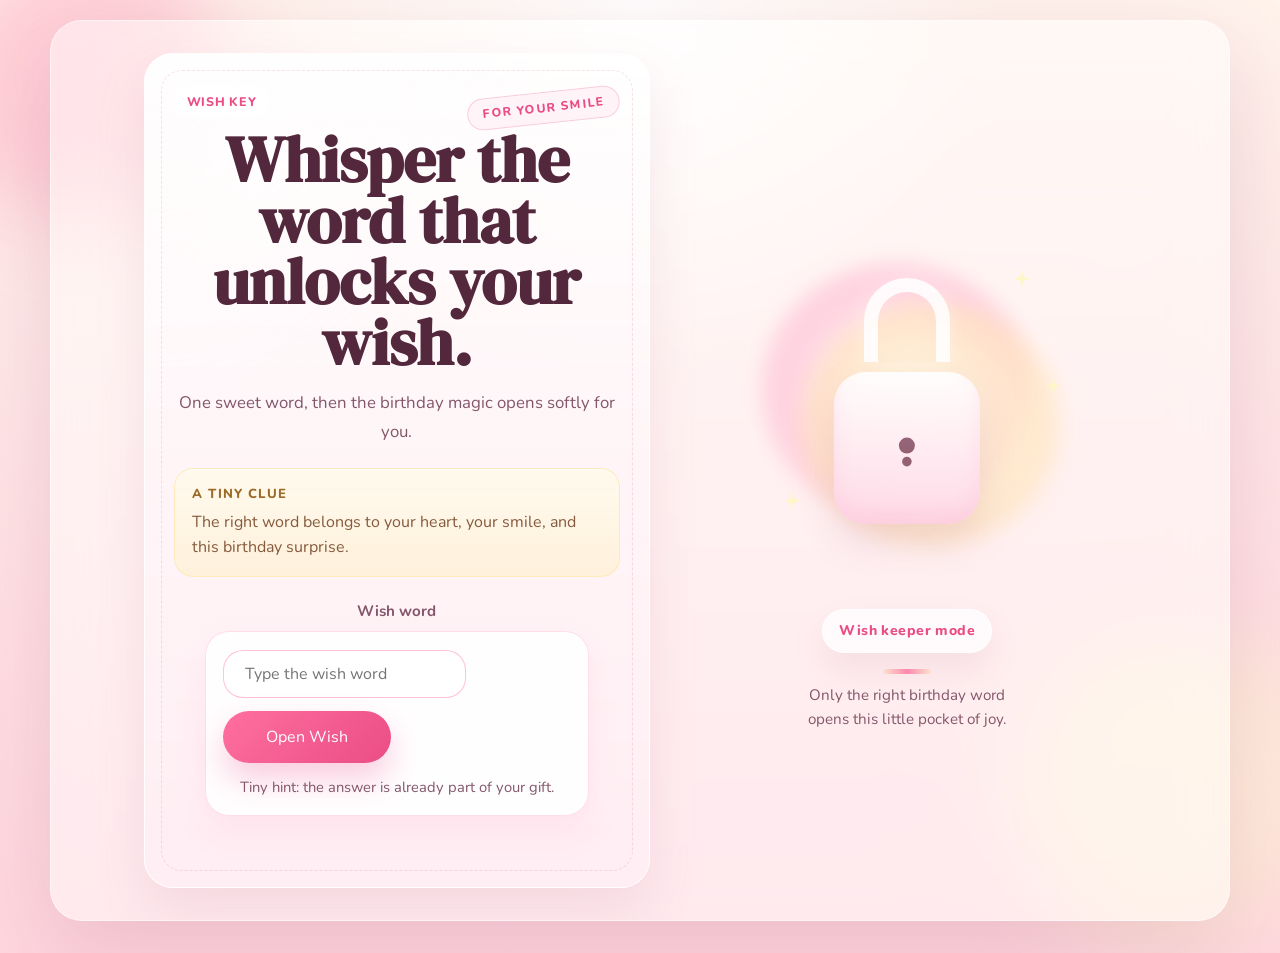
==== code.html @ 5666d906 "Add birthday surprise page with styling and video - Created a new HTML file for the birthday surpris" ====
<!DOCTYPE html>
<html lang="en">
<head>
  <meta charset="UTF-8">
  <meta name="viewport" content="width=device-width, initial-scale=1.0">
  <title>Birthday Code</title>
  <link rel="preconnect" href="https://fonts.googleapis.com">
  <link rel="preconnect" href="https://fonts.gstatic.com" crossorigin>
  <link href="https://fonts.googleapis.com/css2?family=DM+Serif+Display:ital@0;1&family=Nunito:wght@400;600;700;800&display=swap" rel="stylesheet">
  <link rel="icon" type="image/x-icon" href="favicon.ico">
  <link rel="stylesheet" href="style.css">
</head>
<body class="page page-entry">
  <div class="ambient ambient-one"></div>
  <div class="ambient ambient-two"></div>
  <div class="sparkles" aria-hidden="true">
    <span></span>
    <span></span>
    <span></span>
    <span></span>
    <span></span>
    <span></span>
  </div>

  <main class="shell">
    <section id="lockCard" class="lock-card auth-card">
      <div class="code-entry-wrap">
        <div class="lock-copy code-panel-page code-panel-cute">
          <div class="code-stamp-row">
            <p class="micro-copy">Wish key</p>
            <span class="code-stamp">For your smile</span>
          </div>
          <h1>Whisper the word that unlocks your wish.</h1>
          <p class="lead">One sweet word, then the birthday magic opens softly for you.</p>

          <div class="code-note-card" aria-hidden="true">
            <p class="code-note-title">A tiny clue</p>
            <p class="code-note-text">The right word belongs to your heart, your smile, and this birthday surprise.</p>
          </div>

          <form id="passwordForm" class="password-form">
            <label class="password-label" for="passwordInput">Wish word</label>
            <div class="password-shell">
              <div class="password-row">
                <input id="passwordInput" name="password" type="password" autocomplete="off" placeholder="Type the wish word" required>
                <button class="button primary button-submit" type="submit">Open Wish</button>
              </div>
              <p class="password-hint">Tiny hint: the answer is already part of your gift.</p>
            </div>
            <p id="passwordMessage" class="password-message" aria-live="polite"></p>
          </form>
        </div>

        <div class="code-entry-visual" aria-hidden="true">
          <div class="cute-auth-visual code-auth-visual">
            <div class="cute-orb orb-one"></div>
            <div class="cute-orb orb-two"></div>
            <div class="cute-lock simple-lock code-lock-display">
              <div class="cute-lock-top"></div>
              <div class="cute-lock-body"></div>
            </div>
            <div class="mini-star star-one"></div>
            <div class="mini-star star-two"></div>
            <div class="mini-star star-three"></div>
          </div>
          <div class="code-badge">Wish keeper mode</div>
          <div class="code-side-note">
            <span></span>
            <p>Only the right birthday word opens this little pocket of joy.</p>
          </div>
        </div>
      </div>
    </section>
  </main>

  <script src="script.js"></script>
</body>
</html>
---- style.css ----
:root {
  --bg-top: #fff3ec;
  --bg-bottom: #ffd6df;
  --panel: rgba(255, 255, 255, 0.46);
  --panel-strong: rgba(255, 255, 255, 0.72);
  --text-main: #53283c;
  --text-soft: #84566a;
  --accent: #ff6f9f;
  --accent-deep: #ea4d85;
  --line: rgba(255, 255, 255, 0.55);
  --shadow: 0 30px 90px rgba(150, 67, 106, 0.18);
}

* {
  box-sizing: border-box;
}

html {
  min-height: 100%;
}

body {
  margin: 0;
  min-height: 100vh;
  overflow-x: hidden;
  font-family: "Nunito", sans-serif;
  color: var(--text-main);
  background:
    radial-gradient(circle at top, rgba(255, 255, 255, 0.95), transparent 32%),
    linear-gradient(180deg, var(--bg-top), var(--bg-bottom));
}

a {
  color: inherit;
  text-decoration: none;
}

.page {
  position: relative;
  isolation: isolate;
}

.page::after {
  content: "";
  position: fixed;
  inset: 0;
  background:
    radial-gradient(circle at center, rgba(255, 250, 228, 0.55), rgba(255, 177, 206, 0.2) 42%, rgba(255, 214, 223, 0.78) 100%);
  opacity: 0;
  pointer-events: none;
  transition: opacity 0.55s ease;
  z-index: 20;
}

.page.page-transitioning::after {
  opacity: 1;
}

.page.page-transitioning .shell {
  animation: driftAway 0.85s ease forwards;
}

.ambient {
  position: fixed;
  border-radius: 999px;
  filter: blur(40px);
  opacity: 0.65;
  pointer-events: none;
  z-index: -3;
}

.ambient-one {
  top: -4rem;
  left: -4rem;
  width: 18rem;
  height: 18rem;
  background: rgba(255, 184, 201, 0.9);
  animation: floatCloud 10s ease-in-out infinite;
}

.ambient-two {
  right: -3rem;
  bottom: -3rem;
  width: 20rem;
  height: 20rem;
  background: rgba(255, 248, 214, 0.9);
  animation: floatCloud 13s ease-in-out infinite reverse;
}

.sparkles {
  position: fixed;
  inset: 0;
  pointer-events: none;
  z-index: -2;
}

.sparkles span {
  position: absolute;
  width: 0.65rem;
  height: 0.65rem;
  border-radius: 50%;
  background: rgba(255, 255, 255, 0.95);
  box-shadow: 0 0 18px rgba(255, 255, 255, 0.9);
  animation: twinkle 4s ease-in-out infinite;
}

.sparkles span:nth-child(1) { top: 18%; left: 14%; animation-delay: 0s; }
.sparkles span:nth-child(2) { top: 28%; right: 12%; animation-delay: 1s; }
.sparkles span:nth-child(3) { top: 64%; left: 10%; animation-delay: 1.7s; }
.sparkles span:nth-child(4) { top: 72%; right: 20%; animation-delay: 2.4s; }
.sparkles span:nth-child(5) { top: 46%; left: 48%; animation-delay: 0.9s; }
.sparkles span:nth-child(6) { top: 12%; left: 70%; animation-delay: 2.1s; }

.balloons {
  position: fixed;
  inset: 0;
  pointer-events: none;
  z-index: -1;
}

.balloon {
  position: absolute;
  bottom: -10rem;
  width: 4.2rem;
  height: 5.2rem;
  border-radius: 50% 50% 46% 46%;
  animation: rise 13s linear infinite;
  box-shadow: inset -8px -14px 18px rgba(255, 255, 255, 0.18);
}

.balloon::after {
  content: "";
  position: absolute;
  left: 50%;
  top: 100%;
  width: 2px;
  height: 5.8rem;
  background: rgba(119, 82, 95, 0.35);
  transform: translateX(-50%);
}

.balloon-pink { left: 8%; background: #ff89b1; animation-delay: 0s; }
.balloon-cream { left: 24%; background: #ffe8bf; animation-delay: 2s; }
.balloon-rose { right: 22%; background: #ffadc6; animation-delay: 5s; }
.balloon-gold { right: 8%; background: #ffd98f; animation-delay: 7s; }

.celebration-layer {
  position: fixed;
  inset: 0;
  overflow: hidden;
  pointer-events: none;
  z-index: -1;
}

.celebration-balloon {
  position: absolute;
  bottom: -10rem;
  width: 3.2rem;
  height: 4.1rem;
  border-radius: 50% 50% 46% 46%;
  animation: rise linear infinite;
  box-shadow: inset -7px -12px 16px rgba(255, 255, 255, 0.2);
  opacity: 0.82;
}

.celebration-balloon::after {
  content: "";
  position: absolute;
  left: 50%;
  top: 100%;
  width: 2px;
  height: 4.7rem;
  background: rgba(119, 82, 95, 0.28);
  transform: translateX(-50%);
}

.celebration-balloon-pink { background: #ff89b1; }
.celebration-balloon-cream { background: #ffe8bf; }
.celebration-balloon-rose { background: #ffadc6; }
.celebration-balloon-gold { background: #ffd98f; }
.celebration-balloon-coral { background: #ff9b8f; }

.falling-paper {
  position: absolute;
  top: -2rem;
  width: 0.68rem;
  height: 1rem;
  border-radius: 0.18rem;
  opacity: 0.8;
  animation: paperFall linear infinite;
}

.shell {
  width: min(1180px, calc(100% - 2rem));
  margin: 0 auto;
  padding: 1.25rem 0 2rem;
}

.page-entry .shell {
  min-height: 100vh;
  display: grid;
  align-items: center;
}

.auth-card,
.hero-card,
.final-card,
.surprise-stage {
  background: var(--panel);
  border: 1px solid var(--line);
  backdrop-filter: blur(24px);
  border-radius: 2rem;
  box-shadow: var(--shadow);
}

.auth-card,
.hero-card,
.surprise-stage {
  display: grid;
  grid-template-columns: 1.05fr 0.95fr;
  gap: 2rem;
  align-items: center;
  padding: 2rem;
  min-height: calc(100vh - 3.25rem);
}

.auth-card {
  overflow: hidden;
  min-height: min(42rem, calc(100vh - 3.25rem));
  grid-template-columns: 1fr;
  justify-items: center;
  text-align: center;
}

.hero-copy,
.lock-copy,
.surprise-copy,
.final-card {
  position: relative;
  z-index: 1;
}

.lock-intro,
.code-panel {
  width: min(32rem, 100%);
}

.code-panel-page {
  width: min(32rem, 100%);
}

.code-entry-wrap {
  width: min(62rem, 100%);
  display: grid;
  grid-template-columns: minmax(0, 1.05fr) minmax(18rem, 0.95fr);
  gap: 1.8rem;
  align-items: center;
}

.code-panel-cute {
  position: relative;
  padding: 2rem 1.8rem;
  border-radius: 1.8rem;
  background:
    radial-gradient(circle at top left, rgba(255, 255, 255, 0.78), transparent 38%),
    linear-gradient(180deg, rgba(255, 255, 255, 0.74), rgba(255, 238, 244, 0.82));
  border: 1px solid rgba(255, 255, 255, 0.82);
  box-shadow:
    inset 0 1px 0 rgba(255, 255, 255, 0.75),
    0 24px 50px rgba(182, 104, 135, 0.14);
}

.code-panel-cute::after {
  content: "";
  position: absolute;
  inset: 1rem;
  border: 1px dashed rgba(234, 77, 133, 0.18);
  border-radius: 1.3rem;
  pointer-events: none;
}

.code-stamp-row {
  display: flex;
  flex-wrap: wrap;
  align-items: center;
  justify-content: space-between;
  gap: 0.8rem;
}

.code-stamp {
  display: inline-flex;
  padding: 0.45rem 0.9rem;
  border-radius: 999px;
  border: 1px solid rgba(234, 77, 133, 0.24);
  background: rgba(255, 244, 248, 0.92);
  color: var(--accent-deep);
  font-size: 0.76rem;
  font-weight: 800;
  letter-spacing: 0.12em;
  text-transform: uppercase;
  transform: rotate(-6deg);
}

.code-note-card {
  margin-top: 1.35rem;
  padding: 1rem 1.1rem;
  border-radius: 1.2rem;
  background: linear-gradient(180deg, rgba(255, 250, 237, 0.92), rgba(255, 240, 214, 0.86));
  border: 1px solid rgba(255, 233, 186, 0.95);
  text-align: left;
  box-shadow: inset 0 1px 0 rgba(255, 255, 255, 0.7);
}

.code-note-title,
.code-note-text {
  margin: 0;
}

.code-note-title {
  color: #9b6b28;
  font-size: 0.82rem;
  font-weight: 800;
  letter-spacing: 0.08em;
  text-transform: uppercase;
}

.code-note-text {
  margin-top: 0.45rem;
  color: #855a3d;
  line-height: 1.55;
}

.code-entry-visual {
  display: grid;
  justify-items: center;
  gap: 1rem;
}

.code-auth-visual {
  width: min(20rem, 70vw);
}

.code-lock-display {
  inset: 20% 24% 16% 24%;
}

.code-badge {
  display: inline-flex;
  align-items: center;
  justify-content: center;
  padding: 0.7rem 1rem;
  border-radius: 999px;
  background: rgba(255, 255, 255, 0.76);
  border: 1px solid rgba(255, 255, 255, 0.8);
  color: var(--accent-deep);
  font-size: 0.88rem;
  font-weight: 800;
  letter-spacing: 0.03em;
  box-shadow: 0 16px 32px rgba(182, 104, 135, 0.12);
}

.code-side-note {
  display: grid;
  justify-items: center;
  gap: 0.55rem;
  max-width: 15rem;
}

.code-side-note span {
  width: 3rem;
  height: 0.35rem;
  border-radius: 999px;
  background: linear-gradient(90deg, rgba(255, 211, 92, 0.2), rgba(255, 111, 159, 0.8), rgba(255, 211, 92, 0.2));
}

.code-side-note p {
  margin: 0;
  color: var(--text-soft);
  font-size: 0.95rem;
  line-height: 1.6;
}

.lock-hitbox {
  display: block;
  width: min(24rem, 76vw);
  margin: 1.6rem auto 0;
  padding: 0;
  background: transparent;
  border: 0;
  cursor: pointer;
  position: relative;
  z-index: 2;
}

.lock-hitbox:focus-visible {
  outline: 3px solid rgba(255, 111, 159, 0.35);
  outline-offset: 8px;
  border-radius: 2rem;
}

.micro-copy,
.speech-label {
  display: inline-flex;
  margin: 0 0 0.8rem;
  padding: 0.45rem 0.8rem;
  border-radius: 999px;
  background: rgba(255, 255, 255, 0.66);
  color: var(--accent-deep);
  font-size: 0.78rem;
  font-weight: 800;
  letter-spacing: 0.06em;
  text-transform: uppercase;
}

h1 {
  margin: 0;
  font-family: "DM Serif Display", serif;
  font-size: clamp(2.4rem, 5vw, 4.8rem);
  line-height: 0.95;
}

.lead {
  margin: 1rem 0 0;
  max-width: 36rem;
  color: var(--text-soft);
  font-size: 1.05rem;
  line-height: 1.7;
}

.speech-card,
.wish-panel {
  margin-top: 1.5rem;
  padding: 1.2rem 1.2rem 1.3rem;
  background: var(--panel-strong);
  border: 1px solid rgba(255, 255, 255, 0.8);
  border-radius: 1.45rem;
  box-shadow: inset 0 1px 0 rgba(255, 255, 255, 0.65);
}

.speech-text,
.wish-panel p {
  margin: 0;
  min-height: 3.5rem;
  color: var(--text-main);
  font-size: 1.1rem;
  line-height: 1.6;
}

.actions {
  display: flex;
  flex-wrap: wrap;
  gap: 0.9rem;
  margin-top: 1.6rem;
}

.button {
  display: inline-flex;
  align-items: center;
  justify-content: center;
  min-width: 10.5rem;
  padding: 0.95rem 1.35rem;
  border-radius: 999px;
  font-weight: 800;
  transition: transform 0.25s ease, box-shadow 0.25s ease, background 0.25s ease;
}

.button:hover {
  transform: translateY(-2px);
}

.button.primary {
  background: linear-gradient(135deg, var(--accent), var(--accent-deep));
  color: #fff;
  box-shadow: 0 16px 32px rgba(234, 77, 133, 0.28);
  border: 0;
}

.button.secondary {
  background: rgba(255, 255, 255, 0.66);
  color: var(--text-main);
  border: 1px solid rgba(255, 255, 255, 0.72);
}

.button-submit {
  cursor: pointer;
  font: inherit;
}

.password-form {
  margin-top: 1.5rem;
}

.password-shell {
    padding: 1.1rem;
    border-radius: 1.5rem;
    background: rgba(255, 255, 255, 0.92);
    border: 1px solid rgba(255, 111, 159, 0.22);
    box-shadow: 0 16px 30px rgba(255, 156, 192, 0.15);
  max-width: 24rem;
  margin: 0 auto;
  }

  .password-label {
    display: block;
    margin-bottom: 0.65rem;
    color: var(--text-soft);
    font-size: 0.95rem;
    font-weight: 700;
  }

  .password-row {
    display: flex;
    flex-wrap: wrap;
    gap: 0.8rem;
  }

  .password-row input {
    /* flex: 1 1 15rem; */
  min-height: 3rem;
    padding: 0 1.3rem;
    border: 1px solid rgba(255, 111, 159, 0.42);
    border-radius: 1.25rem;
    background: #ffffff;
  font: inherit;
  outline: none;
}

.password-row input:focus {
  border-color: rgba(234, 77, 133, 0.55);
  box-shadow: 0 0 0 4px rgba(255, 111, 159, 0.15);
}

.password-message {
  min-height: 1.5rem;
  margin: 0.9rem 0 0;
  color: var(--accent-deep);
  font-weight: 700;
}

.countdown-message {
  min-height: 1.5rem;
  margin: 1rem 0 0;
  color: var(--text-main);
  font-weight: 700;
  line-height: 1.4;
}

button:disabled,
.lock-hitbox:disabled {
  opacity: 0.65;
  cursor: not-allowed;
}

.password-hint {
  margin: 0.8rem 0 0;
  color: var(--text-soft);
  font-size: 0.92rem;
  line-height: 1.5;
}

.auth-card.is-verified {
  box-shadow:
    0 30px 90px rgba(150, 67, 106, 0.18),
    0 0 0 2px rgba(255, 255, 255, 0.55),
    0 0 50px rgba(255, 145, 190, 0.28);
}

.auth-card.is-verified .password-message {
  color: #2f8f62;
}

.hero-visual,
.auth-visual,
.video-shell {
  display: grid;
  place-items: center;
  min-height: 24rem;
}

.bunny-lamp {
  position: relative;
  width: min(24rem, 76vw);
  aspect-ratio: 1 / 1.15;
  animation: bunnyFloat 4.4s ease-in-out infinite;
}

.page-entry .bunny-lamp {
  animation-duration: 6.2s;
}

.cute-auth-visual {
  position: relative;
  width: min(24rem, 76vw);
  aspect-ratio: 1 / 1;
}

.cute-orb {
  position: absolute;
  border-radius: 50%;
  filter: blur(10px);
}

.orb-one {
  inset: 14% 18% 20% 12%;
  background: radial-gradient(circle, rgba(255, 255, 255, 0.95), rgba(255, 205, 221, 0.9) 58%, rgba(255, 156, 193, 0.2) 100%);
  animation: glowPulse 4.2s ease-in-out infinite;
}

.orb-two {
  inset: 24% 10% 12% 22%;
  background: radial-gradient(circle, rgba(255, 248, 223, 0.9), rgba(255, 228, 187, 0.65) 62%, rgba(255, 228, 187, 0.08) 100%);
  animation: floatCloud 7s ease-in-out infinite;
}

.cute-lock {
  position: absolute;
  inset: 18% 22% 18% 22%;
  animation: bunnyFloat 5.8s ease-in-out infinite;
  transition: transform 0.5s ease, opacity 0.45s ease;
  transform-origin: center 20%;
}

.simple-lock .cute-lock-body::before {
  content: "";
  position: absolute;
  left: 50%;
  top: 50%;
  width: 1rem;
  height: 1rem;
  background: rgba(136, 83, 103, 0.9);
  border-radius: 50%;
  transform: translate(-50%, -65%);
  box-shadow: 0 1rem 0 -0.2rem rgba(136, 83, 103, 0.9);
}

.cute-lock-top {
  position: absolute;
  top: 0;
  left: 50%;
  width: 40%;
  height: 34%;
  border: 0.9rem solid rgba(255, 255, 255, 0.88);
  border-bottom: 0;
  border-radius: 999px 999px 0 0;
  transform: translateX(-50%);
  box-shadow: 0 0 20px rgba(255, 255, 255, 0.3);
  transition: transform 0.5s ease, opacity 0.45s ease;
  transform-origin: center bottom;
}

.cute-lock-body {
  position: absolute;
  left: 50%;
  right: 0;
  bottom: 0;
  width: 68%;
  height: 62%;
  transform: translateX(-50%);
  border-radius: 2rem;
  background: linear-gradient(180deg, rgba(255, 255, 255, 0.92), rgba(255, 217, 232, 0.95));
  box-shadow:
    inset 0 -12px 18px rgba(242, 141, 177, 0.15),
    0 18px 36px rgba(180, 98, 132, 0.18);
}

.auth-card.is-opening {
  box-shadow:
    0 30px 90px rgba(150, 67, 106, 0.18),
    0 0 0 2px rgba(255, 255, 255, 0.55),
    0 0 80px rgba(255, 191, 210, 0.45);
}

.auth-card.is-opening .cute-lock-top {
  transform: translateX(-50%) rotate(-28deg) translateY(-0.25rem);
}

.auth-card.is-opening .cute-lock {
  transform: scale(1.05);
}

.auth-card.is-opening .cute-auth-visual {
  animation: openFlash 0.9s ease forwards;
}

.mini-star {
  position: absolute;
  width: 1rem;
  height: 1rem;
  background: #fff6c7;
  clip-path: polygon(50% 0%, 62% 38%, 100% 50%, 62% 62%, 50% 100%, 38% 62%, 0% 50%, 38% 38%);
  box-shadow: 0 0 18px rgba(255, 246, 199, 0.85);
  animation: twinkle 3.6s ease-in-out infinite;
}

.star-one {
  top: 16%;
  right: 18%;
}

.star-two {
  bottom: 22%;
  left: 18%;
  animation-delay: 1s;
}

.star-three {
  top: 44%;
  right: 10%;
  animation-delay: 1.8s;
}

.bunny-glow {
  position: absolute;
  inset: 22% 18% 20%;
  background: radial-gradient(circle, rgba(255, 255, 255, 0.96), rgba(255, 191, 208, 0.9) 48%, rgba(255, 138, 173, 0.24) 76%, transparent 100%);
  filter: blur(10px);
  border-radius: 50%;
  animation: glowPulse 3.8s ease-in-out infinite;
}

.ear,
.body {
  position: absolute;
  background: linear-gradient(180deg, #fffefc, #ffd7e0 85%);
  box-shadow: inset 0 -10px 25px rgba(255, 120, 160, 0.12);
}

.ear {
  top: 4%;
  width: 22%;
  height: 36%;
  border-radius: 55% 55% 45% 45%;
}

.ear.left {
  left: 20%;
  transform: rotate(-12deg);
}

.ear.right {
  right: 20%;
  transform: rotate(12deg);
}

.body {
  inset: 18% 12% 8%;
  border-radius: 42% 42% 38% 38%;
}

.bunny-face {
  position: absolute;
  inset: 40% 28% 25%;
  z-index: 1;
}

.eye,
.mouth {
  position: absolute;
  background: #6d3a4b;
}

.eye {
  top: 28%;
  width: 11%;
  height: 11%;
  border-radius: 50%;
  animation: blink 5.2s infinite;
}

.eye.left { left: 21%; }
.eye.right { right: 21%; }

.mouth {
  left: 50%;
  bottom: 24%;
  width: 13%;
  height: 8%;
  border-radius: 0 0 999px 999px;
  transform: translateX(-50%);
  animation: talk 1.1s infinite;
}

.surprise-stage {
  min-height: calc(100vh - 3.25rem);
}

.live-stage {
  align-items: stretch;
}

.video-shell {
  align-self: stretch;
}

.scene-shell {
  display: grid;
  place-items: center;
}

.live-scene {
  position: relative;
  width: min(100%, 36rem);
  min-height: 38rem;
  overflow: hidden;
  border-radius: 1.8rem;
  background:
    radial-gradient(circle at top, rgba(255, 255, 255, 0.32), transparent 26%),
    linear-gradient(180deg, rgba(71, 32, 50, 0.96), rgba(37, 16, 28, 0.98));
  border: 1px solid rgba(255, 255, 255, 0.16);
  box-shadow: 0 30px 80px rgba(53, 19, 36, 0.32);
}

.scene-glow {
  position: absolute;
  inset: auto 18% 10% 18%;
  height: 12rem;
  border-radius: 50%;
  background: radial-gradient(circle, rgba(255, 206, 220, 0.95), rgba(255, 158, 190, 0.16) 60%, transparent 100%);
  filter: blur(18px);
}

.scene-ribbon {
  position: absolute;
  top: -1rem;
  width: 7rem;
  height: 10rem;
  background: linear-gradient(180deg, rgba(255, 197, 214, 0.92), rgba(243, 123, 170, 0.42));
  clip-path: polygon(50% 0%, 100% 16%, 72% 100%, 28% 100%, 0% 16%);
  opacity: 0.8;
}

.ribbon-left { left: 1.5rem; transform: rotate(-10deg); }
.ribbon-right { right: 1.5rem; transform: rotate(10deg); }

.web-bunny {
  position: absolute;
  left: 50%;
  bottom: 6.4rem;
  width: 15rem;
  height: 17rem;
  transform: translateX(-50%);
  animation: bunnyFloat 4.8s ease-in-out infinite;
}

.web-bunny.is-talking {
  animation-duration: 1.1s;
}

.web-bunny-ear,
.web-bunny-body {
  position: absolute;
  background: linear-gradient(180deg, #fffefc, #ffd4df 85%);
  box-shadow: inset 0 -10px 25px rgba(255, 120, 160, 0.12);
}

.web-bunny-ear {
  top: 0;
  width: 24%;
  height: 36%;
  border-radius: 55% 55% 45% 45%;
}

.web-bunny-ear.ear-left { left: 20%; transform: rotate(-12deg); }
.web-bunny-ear.ear-right { right: 20%; transform: rotate(12deg); }

.web-bunny-body {
  inset: 18% 12% 0;
  border-radius: 42% 42% 38% 38%;
}

.web-bunny-face {
  position: absolute;
  inset: 42% 28% 18%;
  z-index: 1;
}

.web-eye,
.web-mouth,
.web-cheek {
  position: absolute;
}

.web-eye {
  top: 26%;
  width: 10%;
  height: 10%;
  border-radius: 50%;
  background: #6d3a4b;
  animation: blink 5.2s infinite;
}

.web-eye.eye-left { left: 22%; }
.web-eye.eye-right { right: 22%; }

.web-mouth {
  left: 50%;
  bottom: 24%;
  width: 13%;
  height: 8%;
  background: #6d3a4b;
  border-radius: 0 0 999px 999px;
  transform: translateX(-50%);
}

.web-mouth.is-talking {
  animation: talk 0.65s infinite;
}

.web-cheek {
  bottom: 28%;
  width: 14%;
  height: 10%;
  border-radius: 50%;
  background: rgba(255, 129, 170, 0.42);
  filter: blur(1px);
}

.web-cheek.cheek-left { left: 8%; }
.web-cheek.cheek-right { right: 8%; }

.scene-speech {
  position: absolute;
  left: 50%;
  bottom: 2rem;
  transform: translateX(-50%);
  width: min(84%, 24rem);
  min-height: 4.8rem;
  padding: 1rem 1.1rem;
  border-radius: 1.2rem;
  background: rgba(255, 255, 255, 0.92);
  color: var(--text-main);
  text-align: center;
  font-size: 1rem;
  line-height: 1.6;
  box-shadow: 0 10px 30px rgba(53, 19, 36, 0.2);
}

.scene-overlay-card {
  position: absolute;
  inset: 0;
  display: grid;
  place-items: center;
  text-align: center;
  padding: 2rem;
  background: linear-gradient(180deg, rgba(17, 8, 13, 0.18), rgba(17, 8, 13, 0.48));
  color: #fff7fb;
  transition: opacity 0.45s ease, visibility 0.45s ease;
}

.scene-overlay-card h2 {
  margin: 0.25rem 0 0;
  font-family: "DM Serif Display", serif;
  font-size: clamp(1.8rem, 4vw, 2.6rem);
}

.scene-overlay-card p {
  max-width: 22rem;
  margin: 0.8rem auto 0;
}

.scene-overlay-card.is-hidden {
  opacity: 0;
  visibility: hidden;
}

.live-scene.is-playing .scene-glow {
  animation: glowPulse 2.2s ease-in-out infinite;
}

.video-frame {
  position: relative;
  width: min(100%, 36rem);
  aspect-ratio: 4 / 5;
  overflow: hidden;
  border-radius: 1.8rem;
  background: rgba(39, 18, 30, 0.94);
  border: 1px solid rgba(255, 255, 255, 0.18);
  box-shadow: 0 30px 80px rgba(53, 19, 36, 0.32);
}

.framed-video {
  width: 100%;
  height: 100%;
  display: block;
  object-fit: cover;
  filter: blur(14px) saturate(0.9);
  transform: scale(1.04);
  transition: filter 0.6s ease, transform 0.6s ease;
}

.framed-video.is-active {
  filter: blur(0) saturate(1);
  transform: scale(1);
}

.video-overlay {
  position: absolute;
  inset: 0;
  display: grid;
  place-items: center;
  background: linear-gradient(180deg, rgba(17, 8, 13, 0.28), rgba(17, 8, 13, 0.56));
  color: #fff7fb;
  font-size: 1rem;
  text-align: center;
  padding: 1.5rem;
  transition: opacity 0.4s ease, visibility 0.4s ease;
}

.video-overlay.is-hidden {
  opacity: 0;
  visibility: hidden;
}

.reveal-title {
  min-height: 8.2rem;
  max-width: 12ch;
}

.reveal-video-card {
  position: relative;
  width: min(25rem, 78vw);
  aspect-ratio: 4 / 5;
  overflow: hidden;
  border-radius: 2rem;
  background: rgba(39, 18, 30, 0.94);
  border: 1px solid rgba(255, 255, 255, 0.18);
  box-shadow: 0 30px 80px rgba(53, 19, 36, 0.32);
}

.reveal-video-card::before {
  content: "";
  position: absolute;
  inset: -12% 14% auto;
  height: 30%;
  border-radius: 50%;
  background: radial-gradient(circle, rgba(255, 247, 193, 0.8), rgba(255, 229, 126, 0.15) 62%, transparent 100%);
  filter: blur(20px);
  pointer-events: none;
  z-index: 1;
}

.reveal-video-card::after {
  content: "";
  position: absolute;
  inset: 0;
  background: linear-gradient(180deg, rgba(255, 255, 255, 0.06), rgba(17, 8, 13, 0.16));
  pointer-events: none;
  z-index: 1;
}

.reveal-side-video {
  width: 100%;
  height: 100%;
  display: block;
  object-fit: cover;
}

.final-card {
  max-width: 54rem;
  margin: 1rem auto 0;
  padding: 2.4rem;
  text-align: center;
  min-height: calc(100vh - 4rem);
  display: flex;
  flex-direction: column;
  justify-content: center;
}

.final-card .lead,
.final-card .wish-panel {
  margin-left: auto;
  margin-right: auto;
}

.final-card .actions {
  justify-content: center;
}

.confetti-row {
  display: flex;
  justify-content: center;
  gap: 0.85rem;
  margin-top: 1.5rem;
}

.confetti-row span {
  width: 0.9rem;
  height: 0.9rem;
  border-radius: 0.25rem;
  animation: bounceConfetti 1.8s ease-in-out infinite;
}

.confetti-row span:nth-child(1) { background: #ff88b3; animation-delay: 0s; }
.confetti-row span:nth-child(2) { background: #ffd071; animation-delay: 0.2s; }
.confetti-row span:nth-child(3) { background: #ffb9cf; animation-delay: 0.4s; }
.confetti-row span:nth-child(4) { background: #ffe6a6; animation-delay: 0.6s; }
.confetti-row span:nth-child(5) { background: #f989a7; animation-delay: 0.8s; }

@keyframes floatCloud {
  0%, 100% { transform: translate3d(0, 0, 0); }
  50% { transform: translate3d(0, 18px, 0); }
}

@keyframes twinkle {
  0%, 100% { opacity: 0.25; transform: scale(0.8); }
  50% { opacity: 1; transform: scale(1.25); }
}

@keyframes bunnyFloat {
  0%, 100% { transform: translateY(0); }
  50% { transform: translateY(-12px); }
}

@keyframes glowPulse {
  0%, 100% { transform: scale(0.98); opacity: 0.86; }
  50% { transform: scale(1.05); opacity: 1; }
}

@keyframes blink {
  0%, 44%, 48%, 100% { transform: scaleY(1); }
  46% { transform: scaleY(0.08); }
}

@keyframes talk {
  0%, 100% { height: 8%; width: 13%; }
  50% { height: 12%; width: 10%; }
}

@keyframes rise {
  0% { transform: translateY(0); }
  100% { transform: translateY(-130vh); }
}

@keyframes paperFall {
  0% {
    transform: translate3d(0, -2rem, 0) rotate(0deg);
    opacity: 0;
  }
  10% {
    opacity: 0.82;
  }
  100% {
    transform: translate3d(var(--paper-drift), 110vh, 0) rotate(var(--paper-rotate));
    opacity: 0;
  }
}

@keyframes bounceConfetti {
  0%, 100% { transform: translateY(0) rotate(0deg); }
  50% { transform: translateY(-7px) rotate(12deg); }
}

@keyframes openFlash {
  0% { transform: scale(1); opacity: 1; }
  40% { transform: scale(1.04); opacity: 1; }
  100% { transform: scale(1.08); opacity: 0.92; }
}

@keyframes driftAway {
  0% { opacity: 1; transform: scale(1) translateY(0); filter: blur(0); }
  100% { opacity: 0.18; transform: scale(1.03) translateY(-10px); filter: blur(8px); }
}

@media (max-width: 900px) {
  .shell {
    width: min(100%, calc(100vw - 1rem));
    padding: 1rem 0 1.25rem;
  }

  .auth-card,
  .hero-card,
  .surprise-stage {
    padding: 1.4rem;
    grid-template-columns: 1fr;
  }

  .code-entry-wrap {
    grid-template-columns: 1fr;
    gap: 1.4rem;
  }

  .code-panel-cute {
    padding: 1.6rem;
  }

  .hero-visual,
  .auth-visual {
    order: -1;
    min-height: 18rem;
  }

  .code-entry-visual {
    order: -1;
  }

  .code-auth-visual,
  .bunny-lamp,
  .video-frame,
  .live-scene {
    width: min(100%, 30rem);
  }

  .lock-hitbox {
    width: min(100%, 90vw);
  }

  .lead {
    max-width: 100%;
  }

  .actions {
    width: 100%;
    justify-content: center;
  }

  .password-row {
    flex-direction: column;
    align-items: center;
  }

  .password-row input {
    width: 16rem;
    max-width: 100%;
  }

  .code-side-note {
    max-width: 100%;
  }
}

@media (max-width: 640px) {
  .shell {
    width: min(100% - 1rem, 1180px);
    padding-top: 0.8rem;
  }

  h1 {
    font-size: clamp(2rem, 11vw, 3.2rem);
  }

  .speech-text,
  .wish-panel p,
  .lead,
  .countdown-message {
    font-size: 1rem;
  }

  .button {
    width: 100%;
  }

  .password-shell {
    margin: 0 auto;
    width: fit-content;
    max-width: 100%;
  }

  .password-row {
    gap: 0.85rem;
    min-width: 0;
  }

  .password-row input {
    border-radius: 1.25rem;
    min-height: 3rem;
  }

  .actions {
    flex-direction: column;
    align-items: stretch;
  }

  .final-card {
    margin-top: 1.5rem;
    padding: 1.5rem;
  }

  .code-panel-cute {
    padding: 1.4rem;
    width: 100%;
    max-width: 32rem;
    margin: 0 auto;
  }

  .password-shell {
    padding: 0.85rem;
    border-radius: 1rem;
    width: fit-content;
    max-width: 100%;
    margin: 0 auto;
  }

  .password-row {
    align-items: center;
  }

  .password-row input,
  .button-submit {
    border-radius: 0.95rem;
  }

  .lock-hitbox {
    margin: 1.2rem auto 0;
  }

  .balloon {
    width: 3.5rem;
    height: 4.5rem;
  }

  .celebration-balloon {
    width: 2.6rem;
    height: 3.4rem;
  }

  .falling-paper {
    width: 0.52rem;
    height: 0.82rem;
  }
}
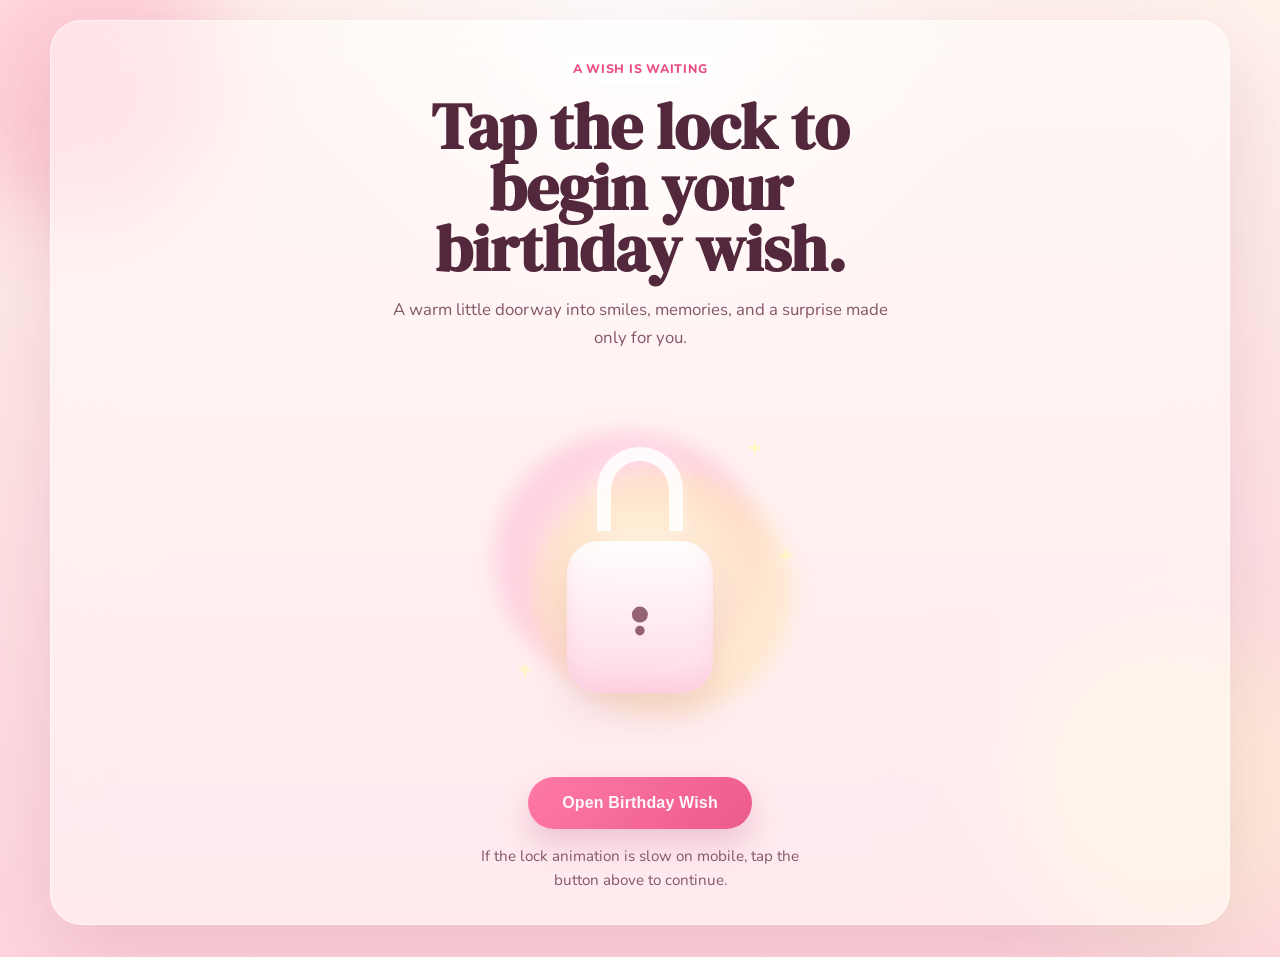
==== commit 6649fb39: "Update script.js versioning and implement flow stage management for page transitions" ====
--- a/code.html
+++ b/code.html
@@ -1,6 +1,15 @@
 <!DOCTYPE html>
 <html lang="en">
 <head>
+  <!-- Google tag (gtag.js) -->
+  <script async src="https://www.googletagmanager.com/gtag/js?id=G-G79VJYKZZT"></script>
+  <script>
+    window.dataLayer = window.dataLayer || [];
+    function gtag(){dataLayer.push(arguments);}
+    gtag('js', new Date());
+
+    gtag('config', 'G-G79VJYKZZT');
+  </script>
   <meta charset="UTF-8">
   <meta name="viewport" content="width=device-width, initial-scale=1.0">
   <title>Birthday Code</title>
@@ -73,6 +82,6 @@
     </section>
   </main>
 
-  <script src="script.js"></script>
+  <script src="script.js?v=20260528-3"></script>
 </body>
 </html>
--- a/style.css
+++ b/style.css
@@ -381,7 +381,9 @@
 }
 
 .lock-hitbox {
-  display: block;
+  display: grid;
+  justify-items: center;
+  gap: 0.9rem;
   width: min(24rem, 76vw);
   margin: 1.6rem auto 0;
   padding: 0;
@@ -390,6 +392,30 @@
   cursor: pointer;
   position: relative;
   z-index: 2;
+}
+
+.lock-hitbox-label {
+  display: inline-flex;
+  align-items: center;
+  justify-content: center;
+  min-width: 14rem;
+  min-height: 3.3rem;
+  padding: 0.8rem 1.2rem;
+  border-radius: 999px;
+  background: linear-gradient(135deg, rgba(255, 111, 159, 0.92), rgba(234, 77, 133, 0.92));
+  color: #fff8fb;
+  font-size: 1rem;
+  font-weight: 800;
+  letter-spacing: 0.01em;
+  box-shadow: 0 16px 30px rgba(184, 76, 119, 0.24);
+}
+
+.lock-help-text {
+  margin: 0.9rem auto 0;
+  max-width: 22rem;
+  color: var(--text-soft);
+  font-size: 0.95rem;
+  line-height: 1.6;
 }
 
 .lock-hitbox:focus-visible {
@@ -1301,6 +1327,12 @@
 
   .lock-hitbox {
     margin: 1.2rem auto 0;
+    width: min(100%, 22rem);
+  }
+
+  .lock-hitbox-label {
+    width: 100%;
+    min-width: 0;
   }
 
   .balloon {
